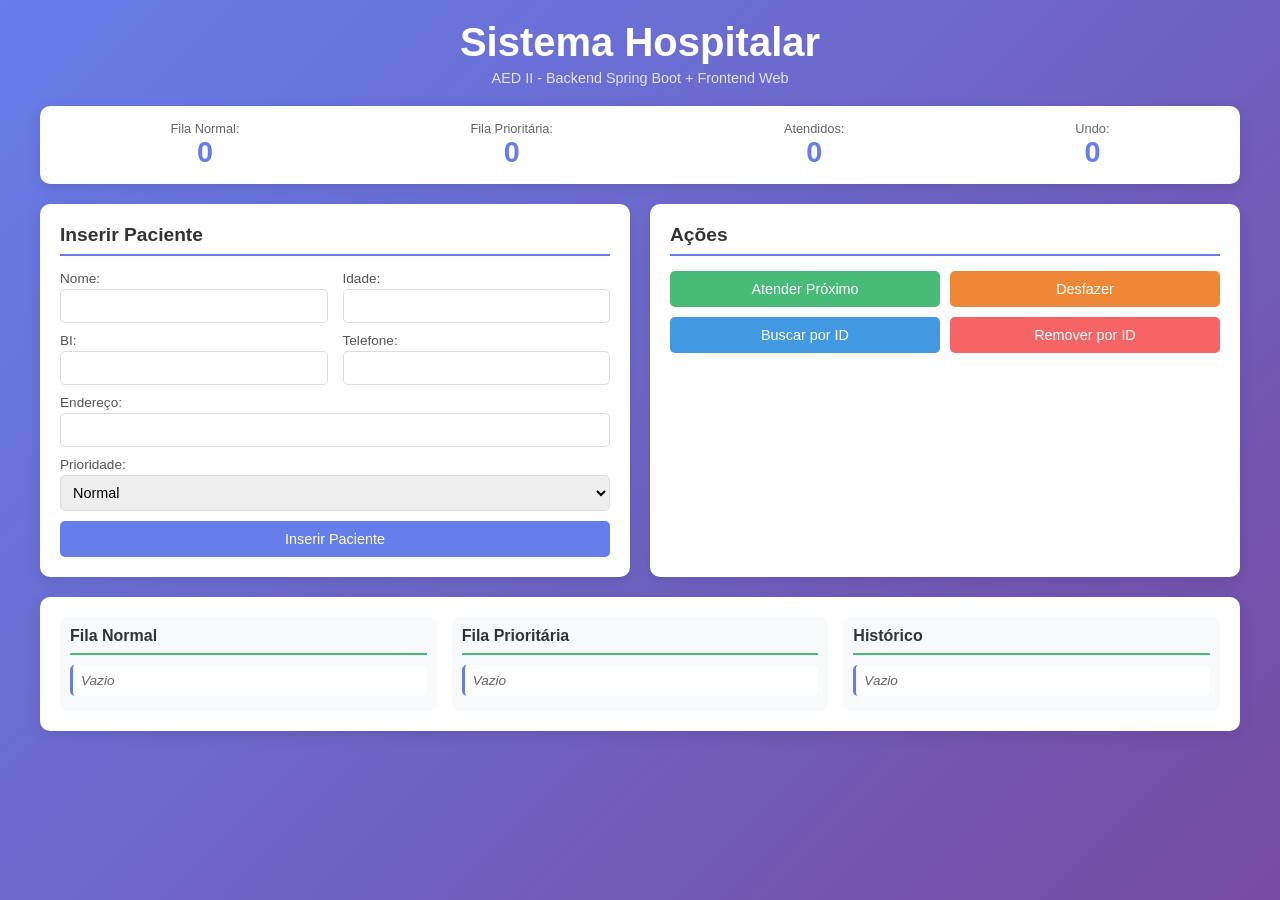
==== target/classes/static/index.html @ 20ab22dc "Add files via upload" ====
<!DOCTYPE html>
<html lang="pt">
<head>
    <meta charset="UTF-8">
    <meta name="viewport" content="width=device-width, initial-scale=1.0">
    <title>Sistema Hospitalar</title>
    <link rel="stylesheet" href="css/style.css">
</head>
<body>
    <div class="container">
        <header>
            <h1>Sistema Hospitalar</h1>
            <p class="subtitle">AED II - Backend Spring Boot + Frontend Web</p>
        </header>

        <div class="stats-bar">
            <div class="stat">
                <span class="stat-label">Fila Normal:</span>
                <span class="stat-value" id="statNormal">0</span>
            </div>
            <div class="stat">
                <span class="stat-label">Fila Prioritária:</span>
                <span class="stat-value" id="statPrioritaria">0</span>
            </div>
            <div class="stat">
                <span class="stat-label">Atendidos:</span>
                <span class="stat-value" id="statAtendidos">0</span>
            </div>
            <div class="stat">
                <span class="stat-label">Undo:</span>
                <span class="stat-value" id="statUndo">0</span>
            </div>
        </div>

        <main class="main-content">
            <section class="form-section">
                <h2>Inserir Paciente</h2>
                <form id="pacienteForm">
                    <div class="form-row">
                        <div class="form-group">
                            <label for="nome">Nome:</label>
                            <input type="text" id="nome" required>
                        </div>
                        <div class="form-group">
                            <label for="idade">Idade:</label>
                            <input type="number" id="idade" required min="0">
                        </div>
                    </div>
                    <div class="form-row">
                        <div class="form-group">
                            <label for="bi">BI:</label>
                            <input type="text" id="bi" required>
                        </div>
                        <div class="form-group">
                            <label for="telefone">Telefone:</label>
                            <input type="text" id="telefone" required>
                        </div>
                    </div>
                    <div class="form-group full-width">
                        <label for="endereco">Endereço:</label>
                        <input type="text" id="endereco" required>
                    </div>
                    <div class="form-group">
                        <label for="prioridade">Prioridade:</label>
                        <select id="prioridade" required>
                            <option value="normal">Normal</option>
                            <option value="prioritario">Prioritário</option>
                        </select>
                    </div>
                    <button type="submit" class="btn btn-primary">Inserir Paciente</button>
                </form>
            </section>

            <section class="action-section">
                <h2>Ações</h2>
                <div class="action-buttons">
                    <button class="btn btn-success" onclick="atenderProximo()">Atender Próximo</button>
                    <button class="btn btn-warning" onclick="desfazer()">Desfazer</button>
                    <button class="btn btn-info" onclick="buscarPaciente()">Buscar por ID</button>
                    <button class="btn btn-danger" onclick="removerPaciente()">Remover por ID</button>
                </div>
            </section>

            <section class="lists-section">
                <div class="list-panel">
                    <h2>Fila Normal</h2>
                    <ul id="filaNormal" class="patient-list"></ul>
                </div>
                <div class="list-panel">
                    <h2>Fila Prioritária</h2>
                    <ul id="filaPrioritaria" class="patient-list"></ul>
                </div>
                <div class="list-panel">
                    <h2>Histórico</h2>
                    <ul id="historico" class="patient-list"></ul>
                </div>
            </section>
        </main>

        <div id="message" class="message"></div>
    </div>

    <script src="js/app.js"></script>
</body>
</html>
---- target/classes/static/css/style.css ----
* {
    margin: 0;
    padding: 0;
    box-sizing: border-box;
}

body {
    font-family: -apple-system, BlinkMacSystemFont, 'Segoe UI', Roboto, Oxygen, Ubuntu, sans-serif;
    background: linear-gradient(135deg, #667eea 0%, #764ba2 100%);
    min-height: 100vh;
    padding: 20px;
}

.container {
    max-width: 1200px;
    margin: 0 auto;
}

header {
    text-align: center;
    color: white;
    margin-bottom: 20px;
}

header h1 {
    font-size: 2.5em;
    margin-bottom: 5px;
}

.subtitle {
    opacity: 0.8;
    font-size: 0.9em;
}

.stats-bar {
    display: flex;
    justify-content: space-around;
    background: white;
    border-radius: 10px;
    padding: 15px;
    margin-bottom: 20px;
    box-shadow: 0 4px 15px rgba(0,0,0,0.1);
}

.stat {
    text-align: center;
}

.stat-label {
    display: block;
    font-size: 0.8em;
    color: #666;
}

.stat-value {
    display: block;
    font-size: 1.8em;
    font-weight: bold;
    color: #667eea;
}

.main-content {
    display: grid;
    grid-template-columns: 1fr 1fr;
    gap: 20px;
}

.form-section, .action-section, .lists-section {
    background: white;
    border-radius: 10px;
    padding: 20px;
    box-shadow: 0 4px 15px rgba(0,0,0,0.1);
}

h2 {
    color: #333;
    margin-bottom: 15px;
    font-size: 1.2em;
    border-bottom: 2px solid #667eea;
    padding-bottom: 8px;
}

.form-row {
    display: flex;
    gap: 15px;
    margin-bottom: 10px;
}

.form-group {
    flex: 1;
}

.form-group.full-width {
    margin-bottom: 10px;
}

label {
    display: block;
    font-size: 0.85em;
    color: #555;
    margin-bottom: 3px;
}

input, select {
    width: 100%;
    padding: 8px;
    border: 1px solid #ddd;
    border-radius: 5px;
    font-size: 0.9em;
}

input:focus, select:focus {
    outline: none;
    border-color: #667eea;
}

.btn {
    padding: 10px 15px;
    border: none;
    border-radius: 5px;
    cursor: pointer;
    font-size: 0.9em;
    transition: transform 0.2s, box-shadow 0.2s;
}

.btn:hover {
    transform: translateY(-2px);
    box-shadow: 0 4px 10px rgba(0,0,0,0.15);
}

.btn-primary {
    background: #667eea;
    color: white;
    width: 100%;
    margin-top: 10px;
}

.btn-success { background: #48bb78; color: white; }
.btn-warning { background: #ed8936; color: white; }
.btn-info { background: #4299e1; color: white; }
.btn-danger { background: #f56565; color: white; }

.action-buttons {
    display: grid;
    grid-template-columns: 1fr 1fr;
    gap: 10px;
}

.lists-section {
    grid-column: 1 / -1;
}

.lists-section h2 {
    margin-bottom: 10px;
}

.lists-section .list-panel h2 {
    font-size: 1em;
    border-bottom-color: #48bb78;
}

.lists-section {
    display: grid;
    grid-template-columns: repeat(3, 1fr);
    gap: 15px;
}

.list-panel {
    background: #f8f9fa;
    padding: 10px;
    border-radius: 8px;
}

.patient-list {
    list-style: none;
    max-height: 200px;
    overflow-y: auto;
}

.patient-list li {
    padding: 8px;
    background: white;
    margin-bottom: 5px;
    border-radius: 5px;
    font-size: 0.85em;
    border-left: 3px solid #667eea;
}

.patient-list li.prioritario {
    border-left-color: #f56565;
}

.message {
    margin-top: 15px;
    padding: 12px;
    border-radius: 5px;
    text-align: center;
    display: none;
}

.message.success { background: #c6f6d5; color: #22543d; display: block; }
.message.error { background: #fed7d7; color: #742a2a; display: block; }
.message.info { background: #bee3f8; color: #2a4365; display: block; }

@media (max-width: 768px) {
    .main-content { grid-template-columns: 1fr; }
    .lists-section { grid-template-columns: 1fr; }
    .stats-bar { flex-wrap: wrap; gap: 10px; }
    .stat { flex: 1 1 45%; }
}
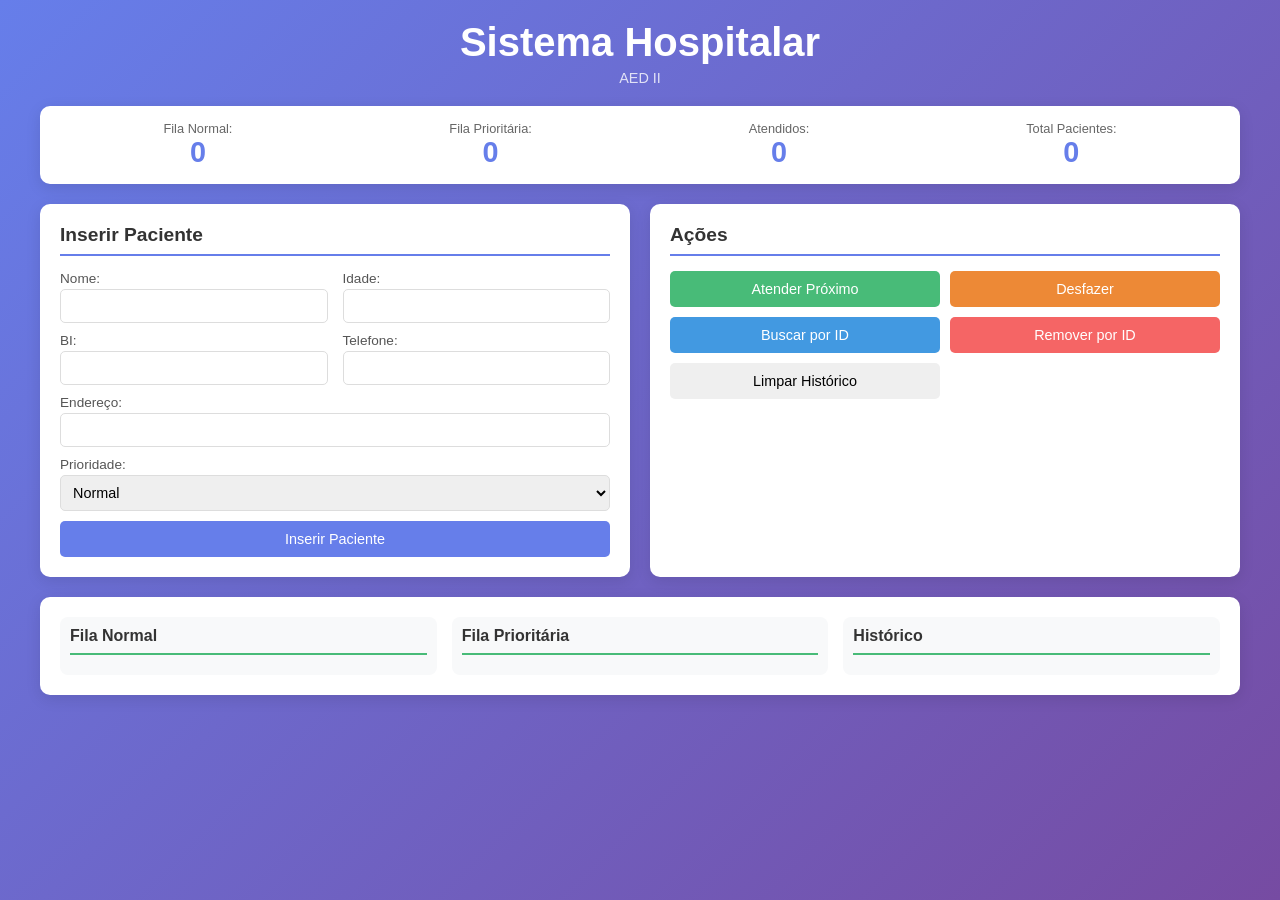
==== commit f287a8d0: "Add files via upload" ====
--- a/target/classes/static/index.html
+++ b/target/classes/static/index.html
@@ -10,7 +10,7 @@
     <div class="container">
         <header>
             <h1>Sistema Hospitalar</h1>
-            <p class="subtitle">AED II - Backend Spring Boot + Frontend Web</p>
+            <p class="subtitle">AED II</p>
         </header>
 
         <div class="stats-bar">
@@ -27,8 +27,8 @@
                 <span class="stat-value" id="statAtendidos">0</span>
             </div>
             <div class="stat">
-                <span class="stat-label">Undo:</span>
-                <span class="stat-value" id="statUndo">0</span>
+                <span class="stat-label">Total Pacientes:</span>
+                <span class="stat-value" id="statTotal">0</span>
             </div>
         </div>
 
@@ -78,6 +78,7 @@
                     <button class="btn btn-warning" onclick="desfazer()">Desfazer</button>
                     <button class="btn btn-info" onclick="buscarPaciente()">Buscar por ID</button>
                     <button class="btn btn-danger" onclick="removerPaciente()">Remover por ID</button>
+                    <button class="btn btn-secondary" onclick="limparHistorico()">Limpar Histórico</button>
                 </div>
             </section>
 
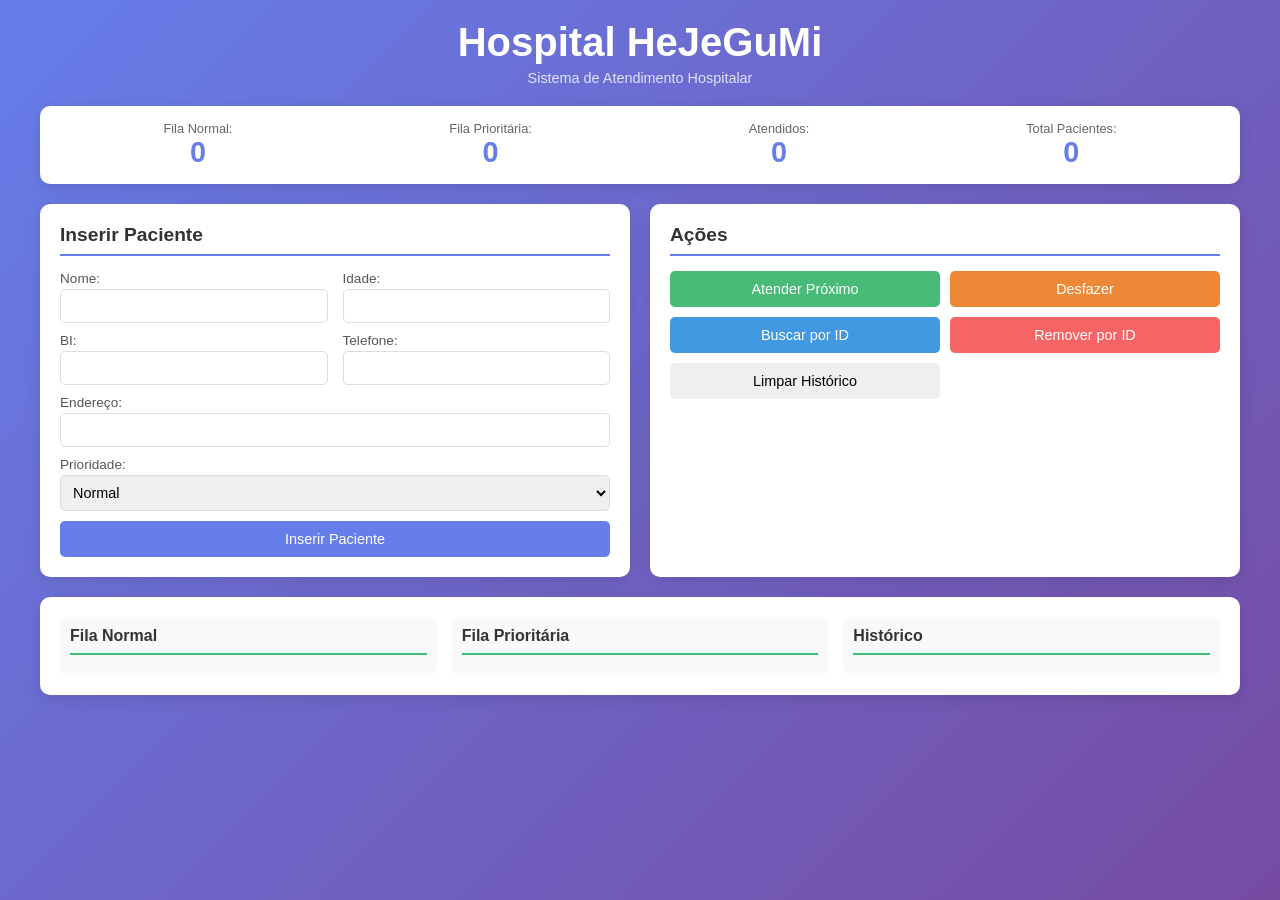
==== commit 1dd37e07: "So algumas formatacoes..." ====
--- a/target/classes/static/index.html
+++ b/target/classes/static/index.html
@@ -9,8 +9,8 @@
 <body>
     <div class="container">
         <header>
-            <h1>Sistema Hospitalar</h1>
-            <p class="subtitle">AED II</p>
+            <h1>Hospital HeJeGuMi</h1>
+            <p class="subtitle">Sistema de Atendimento Hospitalar</p>
         </header>
 
         <div class="stats-bar">
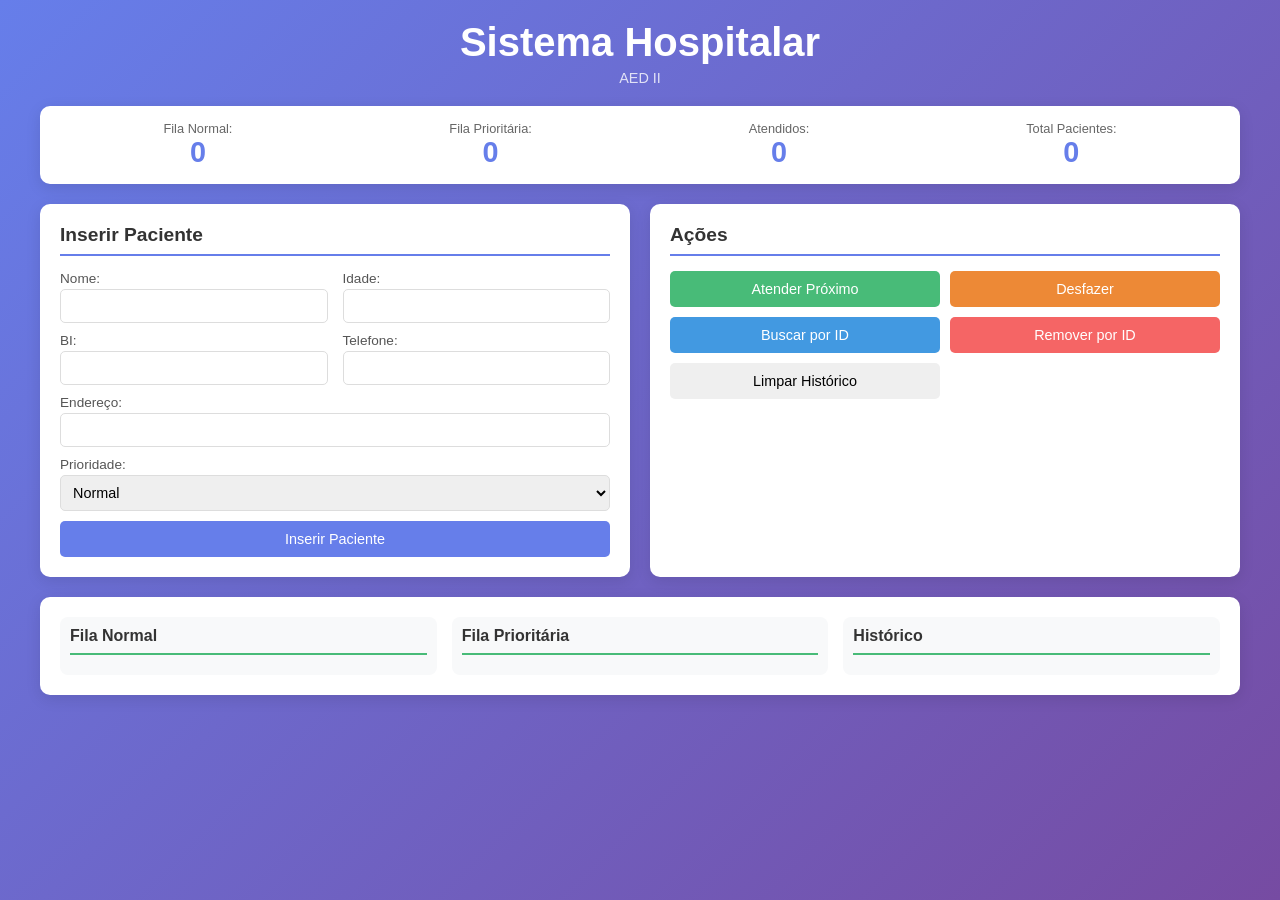
==== commit 65cbb50d: "Add files via upload" ====
--- a/target/classes/static/index.html
+++ b/target/classes/static/index.html
@@ -1,106 +1,118 @@
-<!DOCTYPE html>
+<!doctype html>
 <html lang="pt">
-<head>
-    <meta charset="UTF-8">
-    <meta name="viewport" content="width=device-width, initial-scale=1.0">
+  <head>
+    <meta charset="UTF-8" />
+    <meta name="viewport" content="width=device-width, initial-scale=1.0" />
     <title>Sistema Hospitalar</title>
-    <link rel="stylesheet" href="css/style.css">
-</head>
-<body>
+    <link rel="stylesheet" href="css/style.css" />
+  </head>
+  <body>
     <div class="container">
-        <header>
-            <h1>Hospital HeJeGuMi</h1>
-            <p class="subtitle">Sistema de Atendimento Hospitalar</p>
-        </header>
+      <header>
+        <h1>Sistema Hospitalar</h1>
+        <p class="subtitle">AED II</p>
+      </header>
 
-        <div class="stats-bar">
-            <div class="stat">
-                <span class="stat-label">Fila Normal:</span>
-                <span class="stat-value" id="statNormal">0</span>
+      <div class="stats-bar">
+        <div class="stat">
+          <span class="stat-label">Fila Normal:</span>
+          <span class="stat-value" id="statNormal">0</span>
+        </div>
+        <div class="stat">
+          <span class="stat-label">Fila Prioritária:</span>
+          <span class="stat-value" id="statPrioritaria">0</span>
+        </div>
+        <div class="stat">
+          <span class="stat-label">Atendidos:</span>
+          <span class="stat-value" id="statAtendidos">0</span>
+        </div>
+        <div class="stat">
+          <span class="stat-label">Total Pacientes:</span>
+          <span class="stat-value" id="statTotal">0</span>
+        </div>
+      </div>
+
+      <main class="main-content">
+        <section class="form-section">
+          <h2>Inserir Paciente</h2>
+          <form id="pacienteForm">
+            <div class="form-row">
+              <div class="form-group">
+                <label for="nome">Nome:</label>
+                <input type="text" id="nome" required />
+              </div>
+              <div class="form-group">
+                <label for="idade">Idade:</label>
+                <input type="number" id="idade" required min="0" />
+              </div>
             </div>
-            <div class="stat">
-                <span class="stat-label">Fila Prioritária:</span>
-                <span class="stat-value" id="statPrioritaria">0</span>
+            <div class="form-row">
+              <div class="form-group">
+                <label for="bi">BI:</label>
+                <input type="text" id="bi" required />
+              </div>
+              <div class="form-group">
+                <label for="telefone">Telefone:</label>
+                <input type="text" id="telefone" required />
+              </div>
             </div>
-            <div class="stat">
-                <span class="stat-label">Atendidos:</span>
-                <span class="stat-value" id="statAtendidos">0</span>
+            <div class="form-group full-width">
+              <label for="endereco">Endereço:</label>
+              <input type="text" id="endereco" required />
             </div>
-            <div class="stat">
-                <span class="stat-label">Total Pacientes:</span>
-                <span class="stat-value" id="statTotal">0</span>
+            <div class="form-group">
+              <label for="prioridade">Prioridade:</label>
+              <select id="prioridade" required>
+                <option value="normal">Normal</option>
+                <option value="prioritario">Prioritário</option>
+              </select>
             </div>
-        </div>
+            <button type="submit" class="btn btn-primary">
+              Inserir Paciente
+            </button>
+          </form>
+        </section>
 
-        <main class="main-content">
-            <section class="form-section">
-                <h2>Inserir Paciente</h2>
-                <form id="pacienteForm">
-                    <div class="form-row">
-                        <div class="form-group">
-                            <label for="nome">Nome:</label>
-                            <input type="text" id="nome" required>
-                        </div>
-                        <div class="form-group">
-                            <label for="idade">Idade:</label>
-                            <input type="number" id="idade" required min="0">
-                        </div>
-                    </div>
-                    <div class="form-row">
-                        <div class="form-group">
-                            <label for="bi">BI:</label>
-                            <input type="text" id="bi" required>
-                        </div>
-                        <div class="form-group">
-                            <label for="telefone">Telefone:</label>
-                            <input type="text" id="telefone" required>
-                        </div>
-                    </div>
-                    <div class="form-group full-width">
-                        <label for="endereco">Endereço:</label>
-                        <input type="text" id="endereco" required>
-                    </div>
-                    <div class="form-group">
-                        <label for="prioridade">Prioridade:</label>
-                        <select id="prioridade" required>
-                            <option value="normal">Normal</option>
-                            <option value="prioritario">Prioritário</option>
-                        </select>
-                    </div>
-                    <button type="submit" class="btn btn-primary">Inserir Paciente</button>
-                </form>
-            </section>
+        <section class="action-section">
+          <h2>Ações</h2>
+          <div class="action-buttons">
+            <button class="btn btn-success" onclick="atenderProximo()">
+              Atender Próximo
+            </button>
+            <button class="btn btn-warning" onclick="desfazer()">
+              Desfazer
+            </button>
+            <button class="btn btn-info" onclick="buscarPaciente()">
+              Buscar por ID
+            </button>
+            <button class="btn btn-danger" onclick="removerPaciente()">
+              Remover por ID
+            </button>
+            <button class="btn btn-secondary" onclick="limparHistorico()">
+              Limpar Histórico
+            </button>
+          </div>
+        </section>
 
-            <section class="action-section">
-                <h2>Ações</h2>
-                <div class="action-buttons">
-                    <button class="btn btn-success" onclick="atenderProximo()">Atender Próximo</button>
-                    <button class="btn btn-warning" onclick="desfazer()">Desfazer</button>
-                    <button class="btn btn-info" onclick="buscarPaciente()">Buscar por ID</button>
-                    <button class="btn btn-danger" onclick="removerPaciente()">Remover por ID</button>
-                    <button class="btn btn-secondary" onclick="limparHistorico()">Limpar Histórico</button>
-                </div>
-            </section>
+        <section class="lists-section">
+          <div class="list-panel">
+            <h2>Fila Normal</h2>
+            <ul id="filaNormal" class="patient-list"></ul>
+          </div>
+          <div class="list-panel">
+            <h2>Fila Prioritária</h2>
+            <ul id="filaPrioritaria" class="patient-list"></ul>
+          </div>
+          <div class="list-panel">
+            <h2>Histórico</h2>
+            <ul id="historico" class="patient-list"></ul>
+          </div>
+        </section>
+      </main>
 
-            <section class="lists-section">
-                <div class="list-panel">
-                    <h2>Fila Normal</h2>
-                    <ul id="filaNormal" class="patient-list"></ul>
-                </div>
-                <div class="list-panel">
-                    <h2>Fila Prioritária</h2>
-                    <ul id="filaPrioritaria" class="patient-list"></ul>
-                </div>
-                <div class="list-panel">
-                    <h2>Histórico</h2>
-                    <ul id="historico" class="patient-list"></ul>
-                </div>
-            </section>
-        </main>
-
-        <div id="message" class="message"></div>
+      <div id="message" class="message"></div>
     </div>
 
     <script src="js/app.js"></script>
-</body>
+  </body>
 </html>
